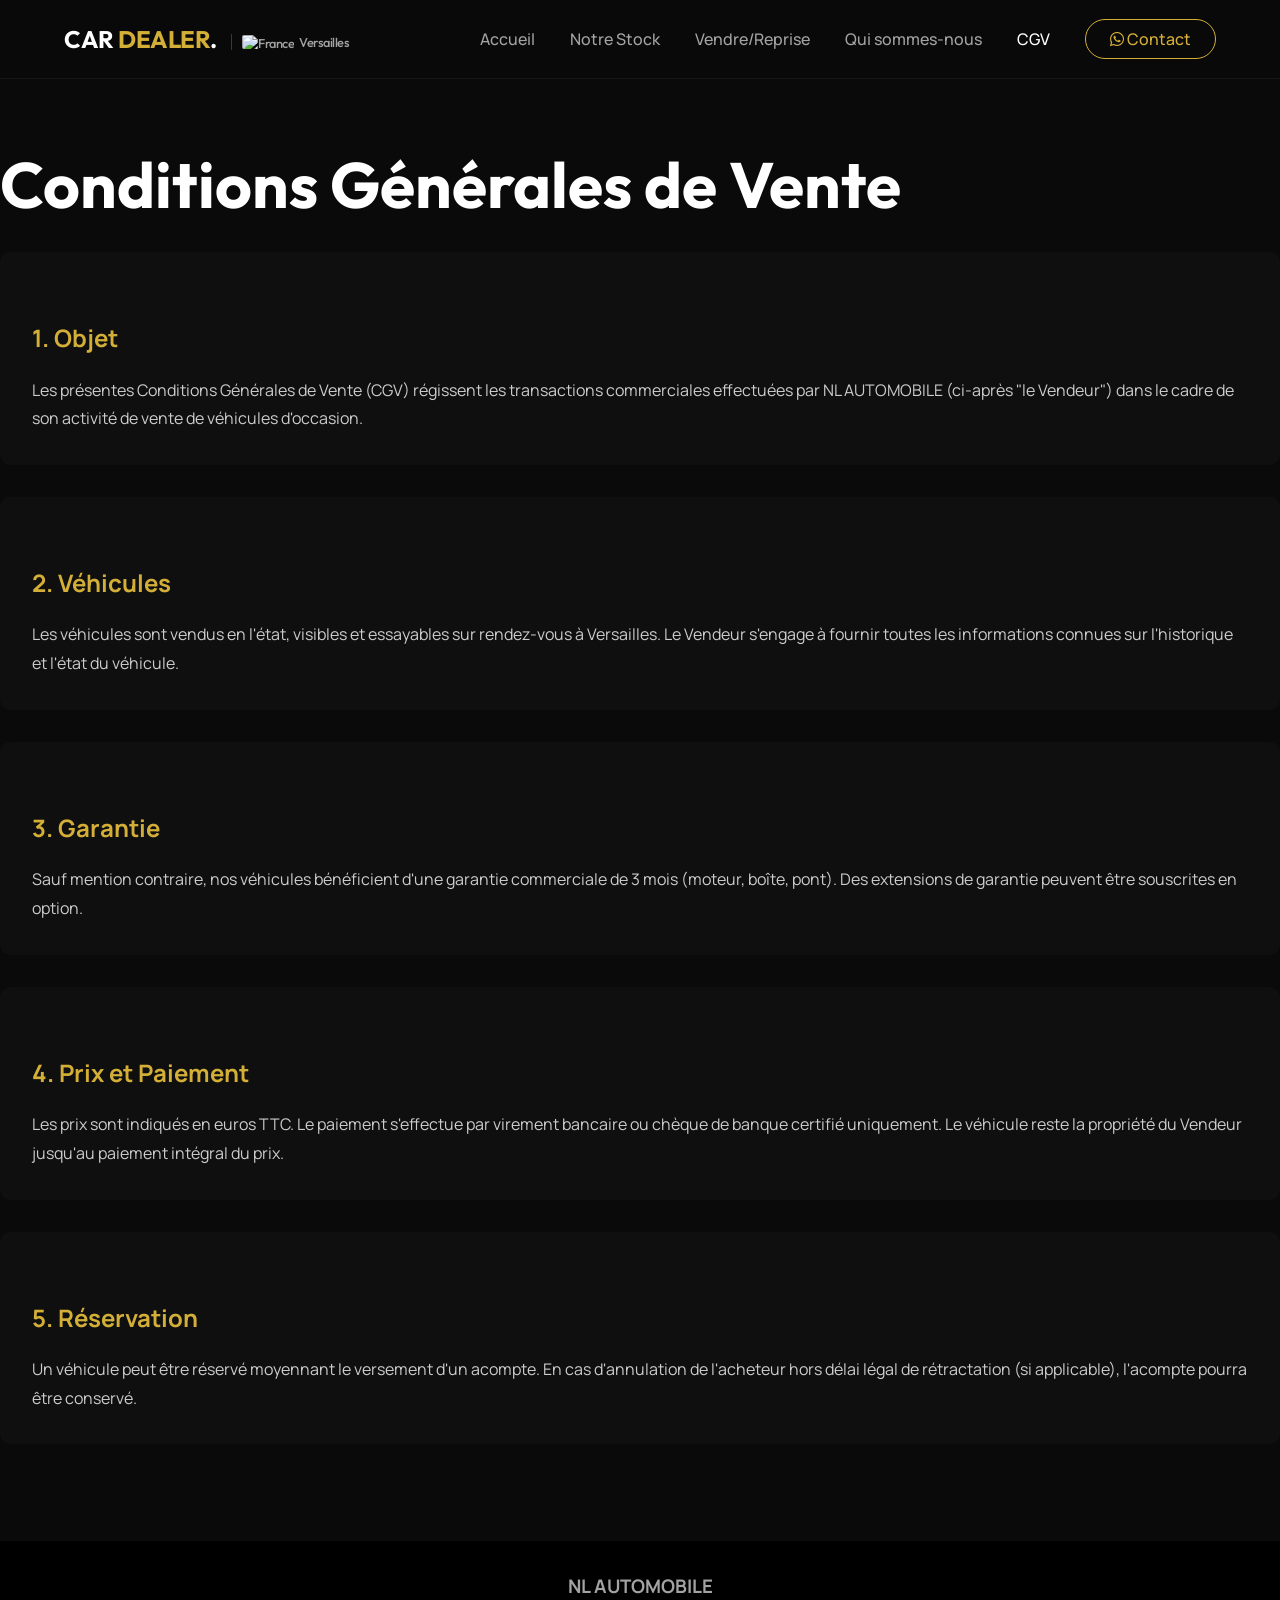
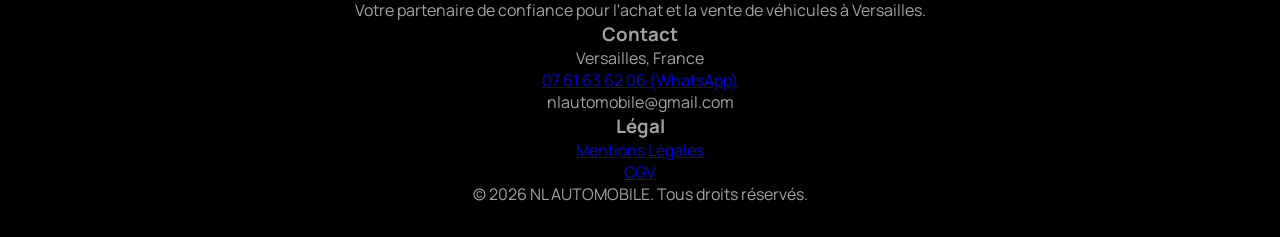
==== cgv.html @ d9939553 "Add files via upload" ====
<!DOCTYPE html>
<html lang="fr">

<head>
    <meta charset="UTF-8">
    <meta name="viewport" content="width=device-width, initial-scale=1.0">
    <title>CGV | NL AUTOMOBILE</title>
    <link rel="stylesheet" href="style.css">
    <link
        href="https://fonts.googleapis.com/css2?family=Manrope:wght@300;500;700&family=Outfit:wght@300;500;700&display=swap"
        rel="stylesheet">
    <link rel="stylesheet" href="https://cdnjs.cloudflare.com/ajax/libs/font-awesome/6.4.0/css/all.min.css">
    <style>
        .legal-content {
            padding: 150px 0 4rem;
            color: #ccc;
            line-height: 1.8;
        }

        .legal-content h1 {
            color: white;
            font-family: 'Outfit', sans-serif;
            margin-bottom: 2rem;
        }

        .legal-content h2 {
            color: var(--accent);
            font-size: 1.5rem;
            margin-top: 2rem;
            margin-bottom: 1rem;
        }

        .legal-section {
            margin-bottom: 2rem;
            background: rgba(255, 255, 255, 0.02);
            padding: 2rem;
            border-radius: 10px;
        }
    </style>
</head>

<body>
    <nav class="navbar">
        <div class="logo">
            CAR <span class="highlight">DEALER</span>.
            <span class="location-badge"><img src="https://flagcdn.com/w20/fr.png" alt="France"> Versailles</span>
        </div>
        <div class="burger-menu"><i class="fa-solid fa-bars"></i></div>
        <div class="nav-links">
            <a href="index.html">Accueil</a>
            <a href="stock.html">Notre Stock</a>
            <a href="reprise.html">Vendre/Reprise</a>
            <a href="equipe.html">Qui sommes-nous</a>
            <a href="cgv.html" class="active">CGV</a>
            <a href="https://wa.me/33761636206" class="btn-contact"><i class="fa-brands fa-whatsapp"></i> Contact</a>
        </div>
    </nav>

    <section class="container legal-content">
        <h1>Conditions Générales de Vente</h1>

        <div class="legal-section">
            <h2>1. Objet</h2>
            <p>Les présentes Conditions Générales de Vente (CGV) régissent les transactions commerciales effectuées par
                NL AUTOMOBILE (ci-après "le Vendeur") dans le cadre de son activité de vente de véhicules d'occasion.
            </p>
        </div>

        <div class="legal-section">
            <h2>2. Véhicules</h2>
            <p>Les véhicules sont vendus en l'état, visibles et essayables sur rendez-vous à Versailles. Le Vendeur
                s'engage à fournir toutes les informations connues sur l'historique et l'état du véhicule.</p>
        </div>

        <div class="legal-section">
            <h2>3. Garantie</h2>
            <p>Sauf mention contraire, nos véhicules bénéficient d'une garantie commerciale de 3 mois (moteur, boîte,
                pont). Des extensions de garantie peuvent être souscrites en option.</p>
        </div>

        <div class="legal-section">
            <h2>4. Prix et Paiement</h2>
            <p>Les prix sont indiqués en euros TTC. Le paiement s'effectue par virement bancaire ou chèque de banque
                certifié uniquement. Le véhicule reste la propriété du Vendeur jusqu'au paiement intégral du prix.</p>
        </div>

        <div class="legal-section">
            <h2>5. Réservation</h2>
            <p>Un véhicule peut être réservé moyennant le versement d'un acompte. En cas d'annulation de l'acheteur hors
                délai légal de rétractation (si applicable), l'acompte pourra être conservé.</p>
        </div>
    </section>

    <footer>
        <div class="footer-content">
            <div class="footer-col">
                <h3>NL AUTOMOBILE</h3>
                <p>Votre partenaire de confiance pour l'achat et la vente de véhicules à Versailles.</p>
            </div>
            <div class="footer-col">
                <h3>Contact</h3>
                <p>Versailles, France<br>
                    <a href="https://wa.me/33761636206">07 61 63 62 06 (WhatsApp)</a><br>
                    nlautomobile@gmail.com
                </p>
            </div>
            <div class="footer-col">
                <h3>Légal</h3>
                <a href="legal.html">Mentions Légales</a><br>
                <a href="cgv.html">CGV</a>
            </div>
        </div>
        <div class="footer-bottom">
            <p>&copy; 2026 NL AUTOMOBILE. Tous droits réservés.</p>
        </div>
    </footer>
    <script src="script.js"></script>
</body>

</html>
---- style.css ----
/* CSS UPDATES FOR NEW STRUCTURE */

/* General adjustments */
:root {
    /* Keep existing vars */
    --bg-dark: #0a0a0a;
    --bg-card: #141414;
    --text-primary: #ffffff;
    --text-secondary: #a3a3a3;
    --accent: #d4af37;
    --accent-glow: rgba(212, 175, 55, 0.3);
    --font-heading: 'Outfit', sans-serif;
    --font-body: 'Manrope', sans-serif;
}

/* Location Badge in Logo */
.location-badge {
    font-size: 0.8rem;
    color: var(--text-secondary);
    font-weight: 500;
    margin-left: 10px;
    padding-left: 10px;
    border-left: 1px solid rgba(255, 255, 255, 0.2);
    display: inline-flex;
    align-items: center;
    gap: 5px;
}

.location-badge img {
    height: 14px;
    border-radius: 2px;
}

/* Page Header (for subpages like Stock) */
.page-header {
    margin-top: 80px;
    /* navbar height */
    padding: 4rem 10% 2rem;
    background: linear-gradient(to bottom, #111, var(--bg-dark));
    text-align: center;
    border-bottom: 1px solid rgba(255, 255, 255, 0.05);
}

.page-header h1 {
    font-size: 3rem;
}

/* Services Section */
.services-section {
    background: var(--bg-dark);
}

/* Contact Wrapper split */
.contact-wrapper {
    display: grid;
    grid-template-columns: 1fr 1.5fr;
    gap: 4rem;
    align-items: flex-start;
}

.info-item {
    display: flex;
    align-items: center;
    gap: 1.5rem;
    margin-bottom: 2rem;
    background: rgba(255, 255, 255, 0.03);
    padding: 1.5rem;
    border-radius: 12px;
    border: 1px solid rgba(255, 255, 255, 0.05);
}

.info-item i {
    font-size: 1.5rem;
    color: var(--accent);
    background: rgba(212, 175, 55, 0.1);
    padding: 1rem;
    border-radius: 50%;
}

.info-item h4 {
    font-family: var(--font-heading);
    margin-bottom: 0.2rem;
    color: white;
}

.info-item p {
    color: var(--text-secondary);
    margin: 0;
}

/* Filters Bar */
.filters-bar {
    display: flex;
    justify-content: center;
    gap: 1rem;
    margin-bottom: 3rem;
    flex-wrap: wrap;
}

.filter-btn {
    background: transparent;
    border: 1px solid rgba(255, 255, 255, 0.1);
    color: var(--text-secondary);
    padding: 0.7rem 1.5rem;
    border-radius: 50px;
    cursor: pointer;
    font-family: var(--font-body);
    font-weight: 600;
    transition: all 0.3s;
}

.filter-btn:hover,
.filter-btn.active {
    background: var(--accent);
    color: black;
    border-color: var(--accent);
}

/* DETAIL PAGE GALLERY */
.gallery-container {
    display: grid;
    grid-template-columns: 2fr 1fr;
    grid-template-rows: repeat(2, 1fr);
    gap: 1rem;
    height: 500px;
    margin-bottom: 2rem;
}

.main-photo {
    grid-column: 1 / 2;
    grid-row: 1 / 3;
    width: 100%;
    height: 100%;
    object-fit: cover;
    border-radius: 15px;
}

.side-photos {
    display: grid;
    grid-template-rows: 1fr 1fr;
    gap: 1rem;
    height: 100%;
}

.side-photo {
    width: 100%;
    height: 100%;
    object-fit: cover;
    border-radius: 15px;
}

/* Mobile responsive fixes for wrapper */
@media (max-width: 900px) {
    .contact-wrapper {
        grid-template-columns: 1fr;
    }

    .gallery-container {
        display: flex;
        flex-direction: column;
        height: auto;
    }

    .side-photos {
        display: none;
        /* Hide side photos on mobile to prevent layout breakage/blank space */
    }

    .main-photo {
        height: 300px;
        grid-column: 1 / -1;
        /* Full width */
    }
}

/* MOBILE NAV */
.burger-menu {
    display: none;
    font-size: 1.5rem;
    color: white;
    cursor: pointer;
    /* Increase touch target size */
    padding: 0.5rem;
    margin-right: -0.5rem;
    /* compensate for padding */
    z-index: 2000;
    /* Ensure SUPER high above overlay */
    position: relative;
    user-select: none;
    -webkit-tap-highlight-color: transparent;
}

@media (max-width: 768px) {
    .burger-menu {
        display: block;
    }

    .nav-links {
        /* display: none; Removed to allow transition */
        position: fixed;
        /* Changed to fixed for full screen overlay */
        top: 0;
        right: -100%;
        /* Start off-screen */
        left: auto;
        width: 70%;
        /* Not full width allows clicking outside (optional, sticking to simple slide) */
        height: 100vh;
        z-index: 1500;
        background: rgba(10, 10, 10, 0.98);
        backdrop-filter: blur(15px);
        flex-direction: column;
        padding: 6rem 2rem 2rem;
        border-left: 1px solid rgba(255, 255, 255, 0.1);
        text-align: center;
        transition: right 0.4s ease-in-out;
        /* Smooth slide effect */
        box-shadow: -10px 0 30px rgba(0, 0, 0, 0.8);
        display: flex;
        /* Always display but hide via position */
    }

    .nav-links.active {
        right: 0;
        /* Slide in */
    }

    .nav-links a {
        margin: 1.5rem 0;
        display: block;
        font-size: 1.3rem;
        opacity: 0;
        transform: translateX(20px);
        transition: all 0.3s ease 0.1s;
    }

    .nav-links.active a {
        opacity: 1;
        transform: translateX(0);
    }

    .btn-contact {
        display: inline-block;
        margin-top: 2rem;
        color: inherit !important;
        /* Match other links */
        text-decoration: none !important;
        border: 1px solid rgba(255, 255, 255, 0.2);
        /* Subtle border like others */
    }
}

/* --- INCLUDE PREVIOUS CSS BELOW --- */
* {
    margin: 0;
    padding: 0;
    box-sizing: border-box;
    scroll-behavior: smooth;
}

body {
    background-color: var(--bg-dark);
    color: var(--text-primary);
    font-family: var(--font-body);
    overflow-x: hidden;
}

.navbar {
    position: fixed;
    top: 0;
    width: 100%;
    padding: 1.5rem 5%;
    display: flex;
    justify-content: space-between;
    align-items: center;
    background: rgba(10, 10, 10, 0.95);
    backdrop-filter: blur(15px);
    z-index: 1000;
    border-bottom: 1px solid rgba(255, 255, 255, 0.05);
}

.logo {
    font-family: var(--font-heading);
    font-weight: 700;
    font-size: 1.5rem;
    letter-spacing: -0.5px;
}

.highlight {
    color: var(--accent);
}

.highlight-text {
    color: transparent;
    background: linear-gradient(to right, var(--accent), #f3e5ab);
    -webkit-background-clip: text;
    background-clip: text;
}

.nav-links a {
    color: var(--text-secondary);
    text-decoration: none;
    margin-left: 2rem;
    font-weight: 500;
    transition: color 0.3s;
}

.nav-links a:hover,
.nav-links a.active {
    color: var(--text-primary);
}

.btn-contact {
    border: 1px solid var(--accent);
    padding: 0.5rem 1.5rem;
    border-radius: 50px;
    color: var(--accent) !important;
    font-weight: 700;
}

.btn-contact:hover {
    background: var(--accent);
    color: black !important;
}

.hero {
    height: 80vh;
    min-height: 600px;
    width: 100%;
    /* Use separate properties for better compatibility */
    background-image: url('hero.png') !important;
    background-position: center center;
    background-repeat: no-repeat;
    background-size: cover;
    display: flex !important;
    align-items: center;
    position: relative;
    margin-top: 60px;
}

.hero-overlay {
    position: absolute;
    top: 0;
    left: 0;
    width: 100%;
    height: 100%;
    background: linear-gradient(to right, rgba(0, 0, 0, 0.9) 0%, rgba(0, 0, 0, 0.4) 100%);
}

.hero-content {
    position: relative;
    z-index: 2;
    padding-left: 10%;
    max-width: 800px;
    animation: fadeInUp 1s ease-out;
}

h1 {
    font-family: var(--font-heading);
    font-size: 4rem;
    line-height: 1.1;
    margin-bottom: 1.5rem;
}

.hero-subtitle {
    color: var(--accent);
    font-weight: 700;
    letter-spacing: 2px;
    margin-bottom: 1rem;
    font-size: 0.9rem;
    text-transform: uppercase;
}

.hero-desc {
    color: var(--text-secondary);
    font-size: 1.2rem;
    margin-bottom: 2.5rem;
    max-width: 500px;
}

.hero-btns {
    display: flex;
    gap: 1rem;
}

.btn-primary {
    background: var(--accent);
    color: #000;
    text-decoration: none;
    padding: 1rem 2rem;
    border-radius: 5px;
    font-weight: 700;
    transition: transform 0.3s;
}

.btn-secondary {
    border: 1px solid rgba(255, 255, 255, 0.3);
    color: white;
    text-decoration: none;
    padding: 1rem 2rem;
    border-radius: 5px;
    font-weight: 700;
    backdrop-filter: blur(5px);
    transition: background 0.3s;
}

.btn-primary:hover {
    transform: translateY(-3px);
    box-shadow: 0 10px 20px var(--accent-glow);
}

.btn-secondary:hover {
    background: rgba(255, 255, 255, 0.1);
}

.container {
    padding: 5rem 10%;
}

/* Car Detail Description */
.car-description {
    font-size: 1.1rem;
    line-height: 1.6;
    color: #e0e0e0;
    background: rgba(255, 255, 255, 0.05);
    padding: 1.5rem;
    border-radius: 10px;
    border-left: 4px solid var(--accent);
    margin-bottom: 2rem;
    font-style: italic;
}

.section-header {
    text-align: center;
    margin-bottom: 4rem;
}

.section-header h2 {
    font-size: 2.5rem;
    font-family: var(--font-heading);
    margin-bottom: 0.5rem;
}

.features-grid {
    display: grid;
    grid-template-columns: repeat(auto-fit, minmax(250px, 1fr));
    gap: 2rem;
}

.feature-card {
    background: var(--bg-card);
    padding: 2rem;
    border-radius: 15px;
    border: 1px solid rgba(255, 255, 255, 0.03);
    text-align: center;
    transition: transform 0.3s, border-color 0.3s;
}

.feature-card:hover {
    transform: translateY(-10px);
    border-color: var(--accent);
}

.feature-card i {
    font-size: 2.5rem;
    color: var(--accent);
    margin-bottom: 1.5rem;
}

.feature-card h3 {
    margin-bottom: 1rem;
    font-family: var(--font-heading);
}

.feature-card p {
    color: var(--text-secondary);
    line-height: 1.6;
}

.cars-grid {
    display: grid;
    grid-template-columns: repeat(auto-fit, minmax(320px, 1fr));
    gap: 2rem;
}

.car-card {
    background: var(--bg-card);
    border-radius: 15px;
    overflow: hidden;
    transition: all 0.3s ease;
    border: 1px solid rgba(255, 255, 255, 0.03);
}

.car-card:hover {
    transform: translateY(-5px);
    box-shadow: 0 15px 30px rgba(0, 0, 0, 0.5);
    border-color: rgba(212, 175, 55, 0.2);
}

.car-image-container {
    position: relative;
}

.car-image {
    width: 100%;
    height: 220px;
    object-fit: cover;
    background: #222;
}

.car-tag {
    position: absolute;
    top: 15px;
    left: 15px;
    background: var(--accent);
    color: black;
    padding: 5px 10px;
    font-weight: 700;
    font-size: 0.8rem;
    border-radius: 4px;
    text-transform: uppercase;
}

.car-details {
    padding: 1.5rem;
}

.car-title {
    font-size: 1.3rem;
    font-family: var(--font-heading);
    margin-bottom: 0.5rem;
    color: white;
}

.car-specs {
    display: flex;
    gap: 1rem;
    color: var(--text-secondary);
    font-size: 0.9rem;
    margin-bottom: 1.5rem;
}

.car-specs span {
    display: flex;
    align-items: center;
    gap: 5px;
}

.car-price {
    font-size: 1.4rem;
    color: var(--accent);
    font-weight: 700;
}

.car-footer {
    display: flex;
    justify-content: space-between;
    align-items: center;
    margin-top: 1rem;
    padding-top: 1rem;
    border-top: 1px solid rgba(255, 255, 255, 0.05);
}

.btn-car {
    color: white;
    text-decoration: none;
    font-size: 0.9rem;
    font-weight: 600;
}

.contact-section {
    background: linear-gradient(to top, #000, var(--bg-dark));
}

.contact-box {
    background: var(--bg-card);
    padding: 2.5rem;
    border-radius: 20px;
    border: 1px solid rgba(255, 255, 255, 0.05);
    height: fit-content;
}

.contact-form {
    display: flex;
    flex-direction: column;
    gap: 1rem;
    margin-top: 2rem;
}

input,
select,
textarea {
    background: rgba(255, 255, 255, 0.05);
    border: 1px solid rgba(255, 255, 255, 0.1);
    padding: 1rem;
    color: white;
    border-radius: 8px;
    font-family: var(--font-body);
    width: 100%;
}

input:focus,
select:focus,
textarea:focus {
    outline: none;
    border-color: var(--accent);
}

.btn-submit {
    background: var(--accent);
    border: none;
    padding: 1rem;
    font-weight: 700;
    cursor: pointer;
    border-radius: 8px;
    margin-top: 1rem;
    transition: background 0.3s;
}

.btn-submit:hover {
    background: #b5952f;
}

footer {
    padding: 2rem 5%;
    text-align: center;
    border-top: 1px solid rgba(255, 255, 255, 0.05);
    color: var(--text-secondary);
    background: #000;
    position: relative;
    z-index: 10;
}

.footer-links a {
    position: relative;
    z-index: 20;
    cursor: pointer;
}

@keyframes fadeInUp {
    from {
        opacity: 0;
        transform: translateY(20px);
    }

    to {
        opacity: 1;
        transform: translateY(0);
    }
}

@media (max-width: 768px) {
    .hero-home {
        height: 70vh;
    }

    h1 {
        font-size: 2.5rem;
    }

    .container {
        padding: 4rem 5%;
    }
}
/* CONSTANT MOBILE FIX */
html, body {
    overflow-x: hidden !important;
    width: 100%;
    position: relative;
    max-width: 100vw;
}
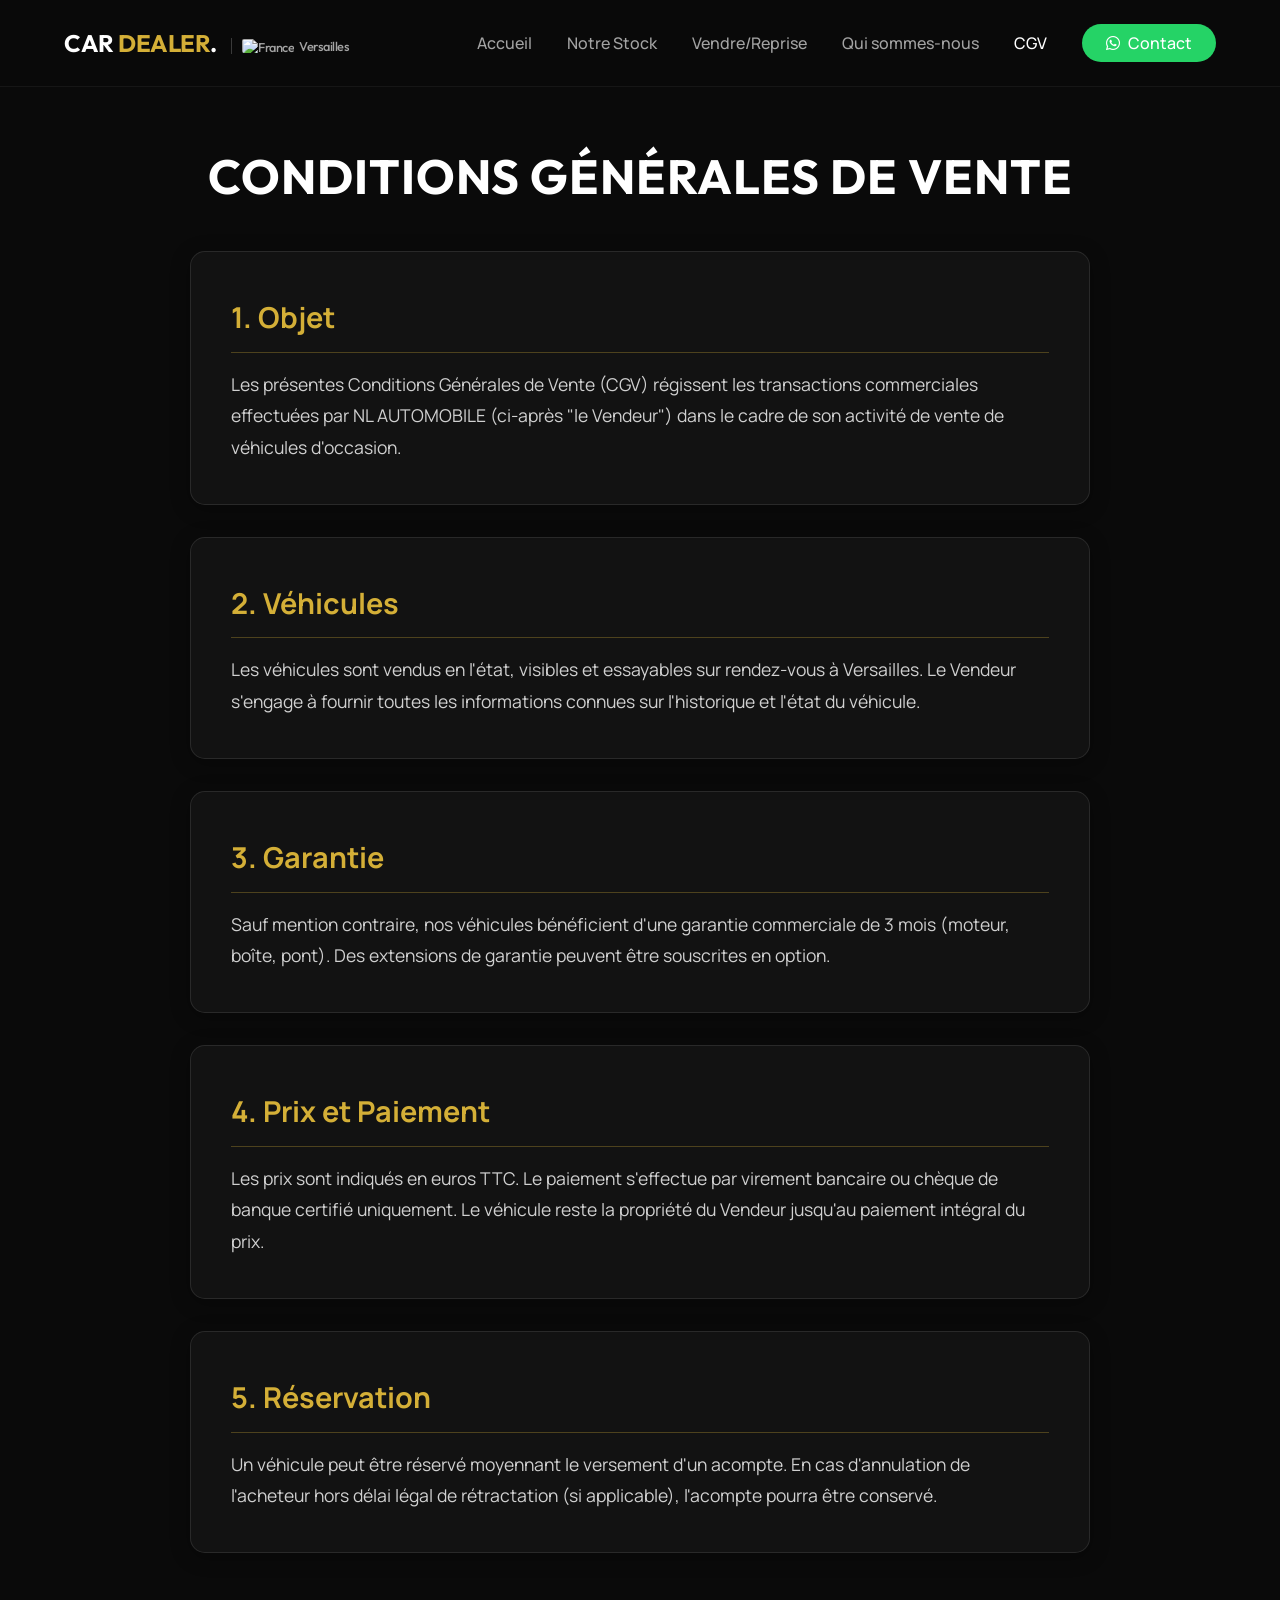
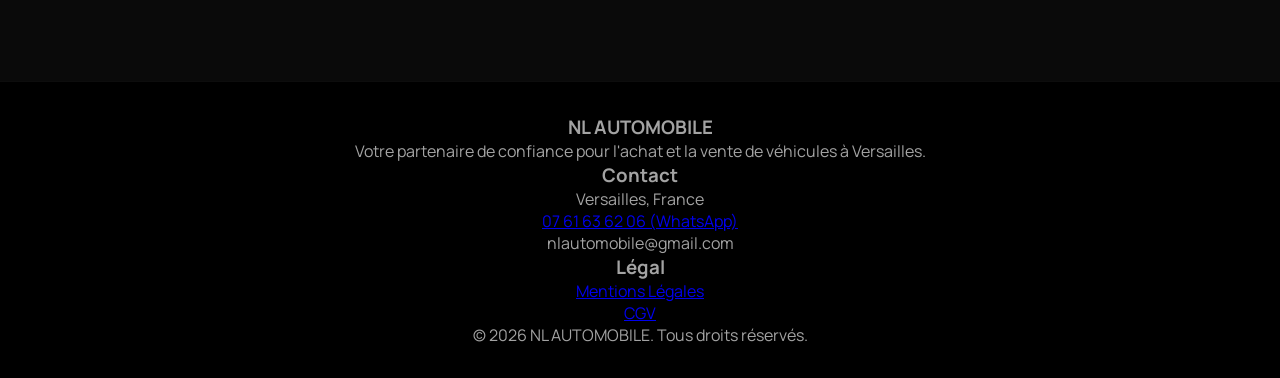
==== commit dd4b44ab: "Add files via upload" ====
--- a/cgv.html
+++ b/cgv.html
@@ -12,29 +12,44 @@
     <link rel="stylesheet" href="https://cdnjs.cloudflare.com/ajax/libs/font-awesome/6.4.0/css/all.min.css">
     <style>
         .legal-content {
-            padding: 150px 0 4rem;
-            color: #ccc;
+            padding: 150px 0 6rem;
+            color: #e0e0e0;
             line-height: 1.8;
+            max-width: 900px;
+            margin: 0 auto;
         }
 
         .legal-content h1 {
             color: white;
             font-family: 'Outfit', sans-serif;
-            margin-bottom: 2rem;
+            font-size: 3rem;
+            text-align: center;
+            margin-bottom: 3rem;
+            text-transform: uppercase;
+            letter-spacing: 1px;
         }
 
         .legal-content h2 {
             color: var(--accent);
-            font-size: 1.5rem;
-            margin-top: 2rem;
+            font-size: 1.8rem;
+            margin-top: 0;
             margin-bottom: 1rem;
+            border-bottom: 1px solid rgba(212, 175, 55, 0.3);
+            padding-bottom: 0.5rem;
         }
 
         .legal-section {
             margin-bottom: 2rem;
-            background: rgba(255, 255, 255, 0.02);
-            padding: 2rem;
-            border-radius: 10px;
+            background: rgba(20, 20, 20, 0.8);
+            padding: 2.5rem;
+            border-radius: 15px;
+            border: 1px solid rgba(255, 255, 255, 0.1);
+            box-shadow: 0 4px 20px rgba(0, 0, 0, 0.3);
+        }
+
+        .legal-section p {
+            font-size: 1.1rem;
+            color: #d0d0d0;
         }
     </style>
 </head>
@@ -117,4 +132,4 @@
     <script src="script.js"></script>
 </body>
 
-</html>
+</html>
--- a/style.css
+++ b/style.css
@@ -1,8 +1,7 @@
-/* CSS UPDATES FOR NEW STRUCTURE */
+/* CSS UPDATES FOR NEW STRUCTURE - REWRITE V4 */
 
 /* General adjustments */
 :root {
-    /* Keep existing vars */
     --bg-dark: #0a0a0a;
     --bg-card: #141414;
     --text-primary: #ffffff;
@@ -31,10 +30,9 @@
     border-radius: 2px;
 }
 
-/* Page Header (for subpages like Stock) */
+/* Page Header */
 .page-header {
     margin-top: 80px;
-    /* navbar height */
     padding: 4rem 10% 2rem;
     background: linear-gradient(to bottom, #111, var(--bg-dark));
     text-align: center;
@@ -163,28 +161,24 @@
 
     .side-photos {
         display: none;
-        /* Hide side photos on mobile to prevent layout breakage/blank space */
     }
 
     .main-photo {
         height: 300px;
         grid-column: 1 / -1;
-        /* Full width */
-    }
-}
-
-/* MOBILE NAV */
+    }
+}
+
+/* MOBILE NAV - CRITICAL FIX */
 .burger-menu {
     display: none;
     font-size: 1.5rem;
-    color: white;
+    color: white !important;
+    /* FORCE WHITE COLOR */
     cursor: pointer;
-    /* Increase touch target size */
     padding: 0.5rem;
     margin-right: -0.5rem;
-    /* compensate for padding */
     z-index: 2000;
-    /* Ensure SUPER high above overlay */
     position: relative;
     user-select: none;
     -webkit-tap-highlight-color: transparent;
@@ -196,15 +190,11 @@
     }
 
     .nav-links {
-        /* display: none; Removed to allow transition */
         position: fixed;
-        /* Changed to fixed for full screen overlay */
         top: 0;
         right: -100%;
-        /* Start off-screen */
         left: auto;
         width: 70%;
-        /* Not full width allows clicking outside (optional, sticking to simple slide) */
         height: 100vh;
         z-index: 1500;
         background: rgba(10, 10, 10, 0.98);
@@ -214,15 +204,12 @@
         border-left: 1px solid rgba(255, 255, 255, 0.1);
         text-align: center;
         transition: right 0.4s ease-in-out;
-        /* Smooth slide effect */
         box-shadow: -10px 0 30px rgba(0, 0, 0, 0.8);
         display: flex;
-        /* Always display but hide via position */
     }
 
     .nav-links.active {
         right: 0;
-        /* Slide in */
     }
 
     .nav-links a {
@@ -238,16 +225,6 @@
         opacity: 1;
         transform: translateX(0);
     }
-
-    .btn-contact {
-        display: inline-block;
-        margin-top: 2rem;
-        color: inherit !important;
-        /* Match other links */
-        text-decoration: none !important;
-        border: 1px solid rgba(255, 255, 255, 0.2);
-        /* Subtle border like others */
-    }
 }
 
 /* --- INCLUDE PREVIOUS CSS BELOW --- */
@@ -310,25 +287,34 @@
     color: var(--text-primary);
 }
 
+/* BUTTON CONTACT WHATSAPP STYLE */
 .btn-contact {
-    border: 1px solid var(--accent);
+    display: inline-flex;
+    align-items: center;
+    gap: 8px;
+    background-color: #25D366;
+    /* WhatsApp Green */
+    color: white !important;
     padding: 0.5rem 1.5rem;
     border-radius: 50px;
-    color: var(--accent) !important;
-    font-weight: 700;
+    font-weight: 700;
+    text-decoration: none;
+    border: none;
+    transition: background 0.3s;
 }
 
 .btn-contact:hover {
-    background: var(--accent);
-    color: black !important;
-}
-
+    background: #128C7E;
+    color: white !important;
+}
+
+/* HERO IMAGE - AUDI (hero.png) */
 .hero {
     height: 80vh;
     min-height: 600px;
     width: 100%;
-    /* Use separate properties for better compatibility */
     background-image: url('hero.png') !important;
+    /* AUDI IMAGE */
     background-position: center center;
     background-repeat: no-repeat;
     background-size: cover;
@@ -661,11 +647,13 @@
     .container {
         padding: 4rem 5%;
     }
-}
-/* CONSTANT MOBILE FIX */
-html, body {
-    overflow-x: hidden !important;
-    width: 100%;
-    position: relative;
-    max-width: 100vw;
-}
+}
+
+/* CONSTANT MOBILE FIX */
+html,
+body {
+    overflow-x: hidden !important;
+    width: 100%;
+    position: relative;
+    max-width: 100vw;
+}
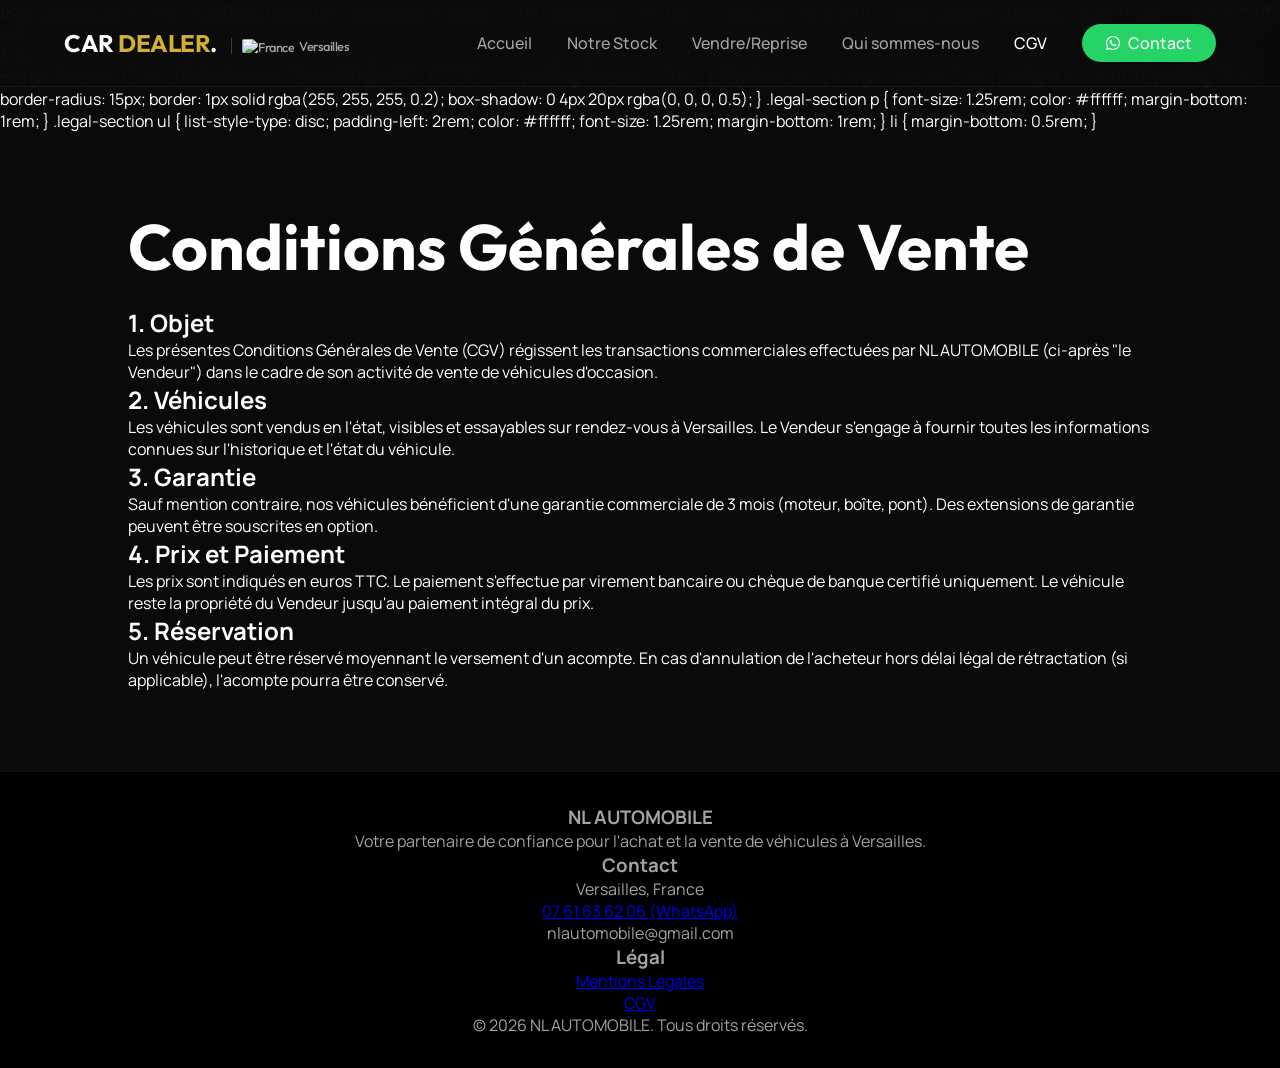
==== commit 5b13cebd: "Add files via upload" ====
--- a/cgv.html
+++ b/cgv.html
@@ -10,47 +10,66 @@
         href="https://fonts.googleapis.com/css2?family=Manrope:wght@300;500;700&family=Outfit:wght@300;500;700&display=swap"
         rel="stylesheet">
     <link rel="stylesheet" href="https://cdnjs.cloudflare.com/ajax/libs/font-awesome/6.4.0/css/all.min.css">
-    <style>
-        .legal-content {
-            padding: 150px 0 6rem;
-            color: #e0e0e0;
-            line-height: 1.8;
-            max-width: 900px;
-            margin: 0 auto;
-        }
+    body {
+    background-color: #000000 !important;
+    background-image: none !important;
+    font-family: 'Manrope', sans-serif;
+    }
 
-        .legal-content h1 {
-            color: white;
-            font-family: 'Outfit', sans-serif;
-            font-size: 3rem;
-            text-align: center;
-            margin-bottom: 3rem;
-            text-transform: uppercase;
-            letter-spacing: 1px;
-        }
+    .legal-content {
+    padding: 150px 0 6rem;
+    color: #ffffff;
+    line-height: 1.8;
+    max-width: 900px;
+    margin: 0 auto;
+    }
 
-        .legal-content h2 {
-            color: var(--accent);
-            font-size: 1.8rem;
-            margin-top: 0;
-            margin-bottom: 1rem;
-            border-bottom: 1px solid rgba(212, 175, 55, 0.3);
-            padding-bottom: 0.5rem;
-        }
+    .legal-content h1 {
+    color: #ffffff;
+    font-family: 'Outfit', sans-serif;
+    font-size: 3.5rem;
+    text-align: center;
+    margin-bottom: 3rem;
+    text-transform: uppercase;
+    letter-spacing: 2px;
+    text-shadow: 0 2px 10px rgba(0,0,0,0.5);
+    }
 
-        .legal-section {
-            margin-bottom: 2rem;
-            background: rgba(20, 20, 20, 0.8);
-            padding: 2.5rem;
-            border-radius: 15px;
-            border: 1px solid rgba(255, 255, 255, 0.1);
-            box-shadow: 0 4px 20px rgba(0, 0, 0, 0.3);
-        }
+    .legal-content h2 {
+    color: var(--accent);
+    font-size: 2rem;
+    margin-top: 2rem;
+    margin-bottom: 1.5rem;
+    border-bottom: 2px solid rgba(212, 175, 55, 0.5);
+    padding-bottom: 0.5rem;
+    }
 
-        .legal-section p {
-            font-size: 1.1rem;
-            color: #d0d0d0;
-        }
+    .legal-section {
+    margin-bottom: 2rem;
+    background: #111111;
+    padding: 3rem;
+    border-radius: 15px;
+    border: 1px solid rgba(255, 255, 255, 0.2);
+    box-shadow: 0 4px 20px rgba(0, 0, 0, 0.5);
+    }
+
+    .legal-section p {
+    font-size: 1.25rem;
+    color: #ffffff;
+    margin-bottom: 1rem;
+    }
+
+    .legal-section ul {
+    list-style-type: disc;
+    padding-left: 2rem;
+    color: #ffffff;
+    font-size: 1.25rem;
+    margin-bottom: 1rem;
+    }
+
+    li {
+    margin-bottom: 0.5rem;
+    }
     </style>
 </head>
 
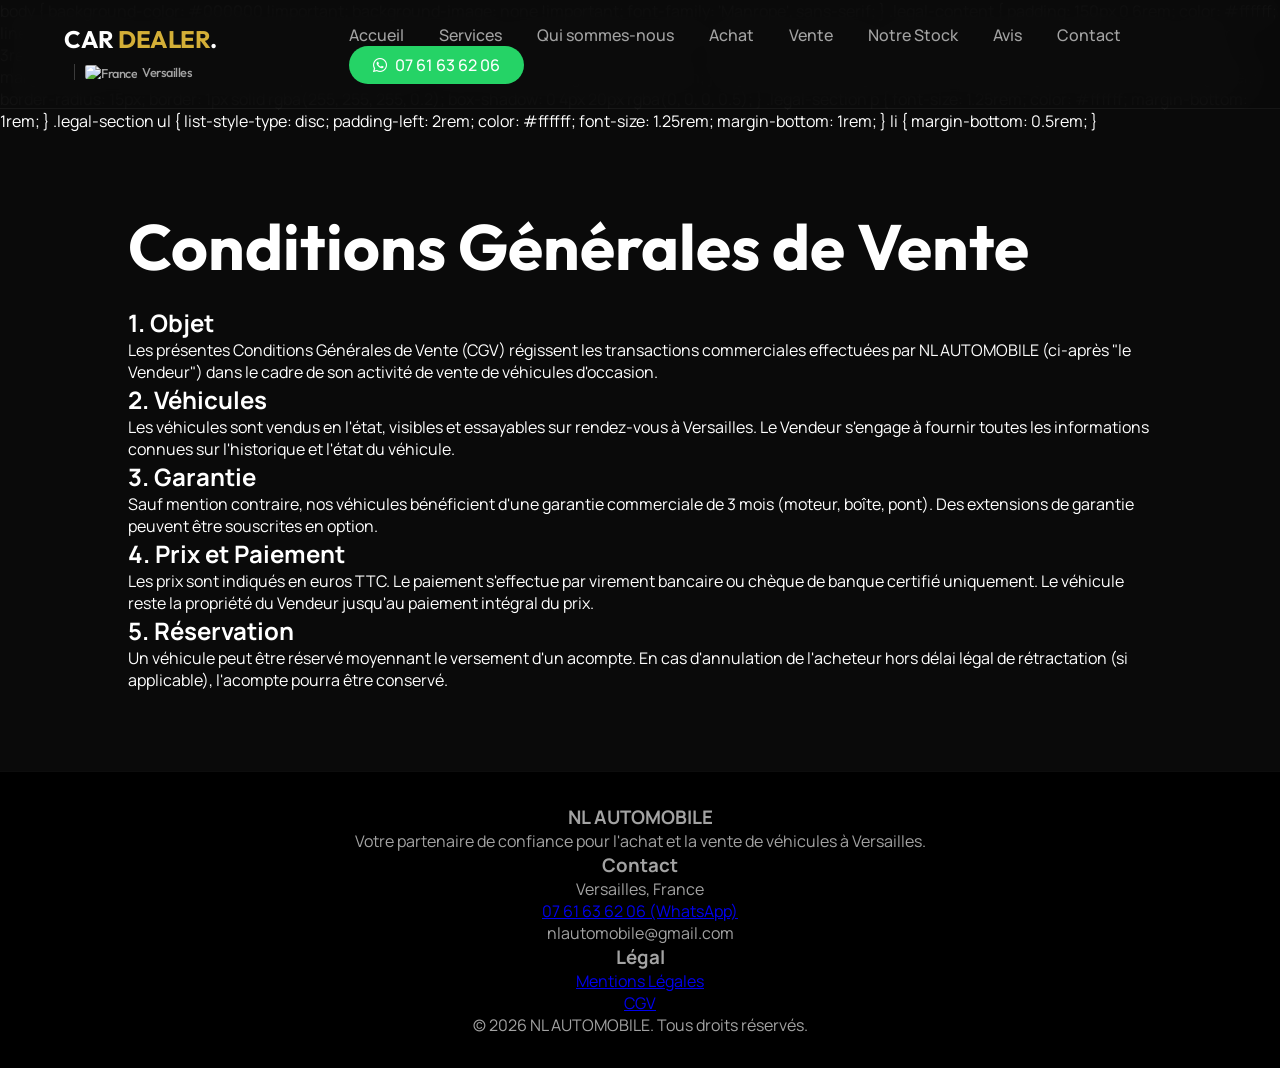
==== commit fd67de8b: "Add files via upload" ====
--- a/cgv.html
+++ b/cgv.html
@@ -80,13 +80,16 @@
             <span class="location-badge"><img src="https://flagcdn.com/w20/fr.png" alt="France"> Versailles</span>
         </div>
         <div class="burger-menu"><i class="fa-solid fa-bars"></i></div>
-        <div class="nav-links">
-            <a href="index.html">Accueil</a>
-            <a href="stock.html">Notre Stock</a>
-            <a href="reprise.html">Vendre/Reprise</a>
-            <a href="equipe.html">Qui sommes-nous</a>
-            <a href="cgv.html" class="active">CGV</a>
-            <a href="https://wa.me/33761636206" class="btn-contact"><i class="fa-brands fa-whatsapp"></i> Contact</a>
+                <div class="nav-links">
+            <a href="index.html#accueil">Accueil</a>
+            <a href="index.html#services">Services</a>
+            <a href="index.html#equipe">Qui sommes-nous</a>
+            <a href="index.html#achat">Achat</a>
+            <a href="index.html#vente">Vente</a>
+            <a href="index.html#stock">Notre Stock</a>
+            <a href="index.html#avis">Avis</a>
+            <a href="index.html#contact">Contact</a>
+            <a href="https://wa.me/33761636206" class="btn-contact"><i class="fa-brands fa-whatsapp"></i> 07 61 63 62 06</a>
         </div>
     </nav>
 
--- a/style.css
+++ b/style.css
@@ -399,6 +399,35 @@
     background: rgba(255, 255, 255, 0.1);
 }
 
+/* NOUVEAU STYLE BOUTONS GRILLE HERO */
+.btn-grid-home {
+    background: var(--accent);
+    color: #000;
+    /* Texte noir pour lisibilité sur or */
+    text-decoration: none;
+    padding: 1rem;
+    border-radius: 5px;
+    font-weight: 700;
+    font-family: var(--font-heading);
+    text-transform: uppercase;
+    letter-spacing: 1px;
+    border: 1px solid var(--accent);
+    display: flex;
+    align-items: center;
+    justify-content: center;
+    transition: all 0.3s ease;
+    height: 100%;
+    /* S'assure qu'ils remplissent la cellule de grille */
+    min-height: 60px;
+}
+
+.btn-grid-home:hover {
+    background: transparent;
+    color: var(--accent);
+    /* Devient transparent avec texte or au survol */
+    box-shadow: 0 5px 15px rgba(212, 175, 55, 0.2);
+}
+
 .container {
     padding: 5rem 10%;
 }
@@ -635,6 +664,57 @@
     }
 }
 
+/* --- FAQ Section --- */
+.faq-section {
+    background: var(--bg-dark);
+}
+
+.faq-item {
+    border-bottom: 1px solid rgba(255, 255, 255, 0.1);
+    margin-bottom: 1.5rem;
+}
+
+.faq-question {
+    width: 100%;
+    text-align: left;
+    background: none;
+    border: none;
+    color: white;
+    font-family: var(--font-heading);
+    font-size: 1.2rem;
+    padding: 1.5rem 0;
+    cursor: pointer;
+    display: flex;
+    justify-content: space-between;
+    align-items: center;
+    transition: color 0.3s ease;
+}
+
+.faq-question:hover,
+.faq-question.active {
+    color: var(--accent);
+}
+
+.faq-question i {
+    transition: transform 0.3s ease;
+}
+
+.faq-question.active i {
+    transform: rotate(180deg);
+}
+
+.faq-answer {
+    max-height: 0;
+    overflow: hidden;
+    transition: max-height 0.3s ease-out;
+}
+
+.faq-answer p {
+    padding-bottom: 1.5rem;
+    color: var(--text-secondary);
+    line-height: 1.6;
+}
+
 @media (max-width: 768px) {
     .hero-home {
         height: 70vh;
@@ -646,6 +726,23 @@
 
     .container {
         padding: 4rem 5%;
+    }
+
+    /* Ajustements FAQ Mobile */
+    .faq-tabs {
+        flex-direction: column;
+        gap: 0.5rem;
+    }
+
+    .faq-tab-btn {
+        width: 100%;
+        text-align: center;
+        padding: 12px;
+    }
+
+    .faq-question {
+        font-size: 1.05rem;
+        padding: 1.2rem 0;
     }
 }
 
@@ -656,4 +753,80 @@
     width: 100%;
     position: relative;
     max-width: 100vw;
+}
+
+/* VENTE SECTION STYLES (Merged) */
+#vente {
+    text-align: center;
+    background: linear-gradient(to bottom, #000, var(--bg-dark));
+    padding: 6rem 0;
+}
+
+.form-container {
+    max-width: 800px;
+    margin: 0 auto;
+    background: var(--bg-card);
+    padding: 3rem;
+    border-radius: 20px;
+    border: 1px solid rgba(255, 255, 255, 0.05);
+    box-shadow: 0 20px 50px rgba(0, 0, 0, 0.5);
+}
+
+.form-group {
+    margin-bottom: 1.5rem;
+    text-align: left;
+}
+
+.form-group label {
+    display: block;
+    margin-bottom: 0.5rem;
+    color: var(--text-secondary);
+    font-size: 0.9rem;
+}
+
+.form-row {
+    display: grid;
+    grid-template-columns: 1fr 1fr;
+    gap: 1.5rem;
+}
+
+.form-control {
+    width: 100%;
+    padding: 1rem;
+    background: rgba(255, 255, 255, 0.05);
+    border: 1px solid rgba(255, 255, 255, 0.1);
+    border-radius: 8px;
+    color: white;
+    font-family: 'Outfit', sans-serif;
+    transition: all 0.3s;
+}
+
+.form-control:focus {
+    outline: none;
+    border-color: var(--accent);
+    background: rgba(255, 255, 255, 0.1);
+}
+
+.file-upload {
+    border: 2px dashed rgba(255, 255, 255, 0.2);
+    padding: 2rem;
+    text-align: center;
+    border-radius: 10px;
+    cursor: pointer;
+    transition: 0.3s;
+}
+
+.file-upload:hover {
+    border-color: var(--accent);
+    background: rgba(212, 175, 55, 0.05);
+}
+
+@media (max-width: 768px) {
+    .form-row {
+        grid-template-columns: 1fr;
+    }
+
+    .form-container {
+        padding: 1.5rem;
+    }
 }
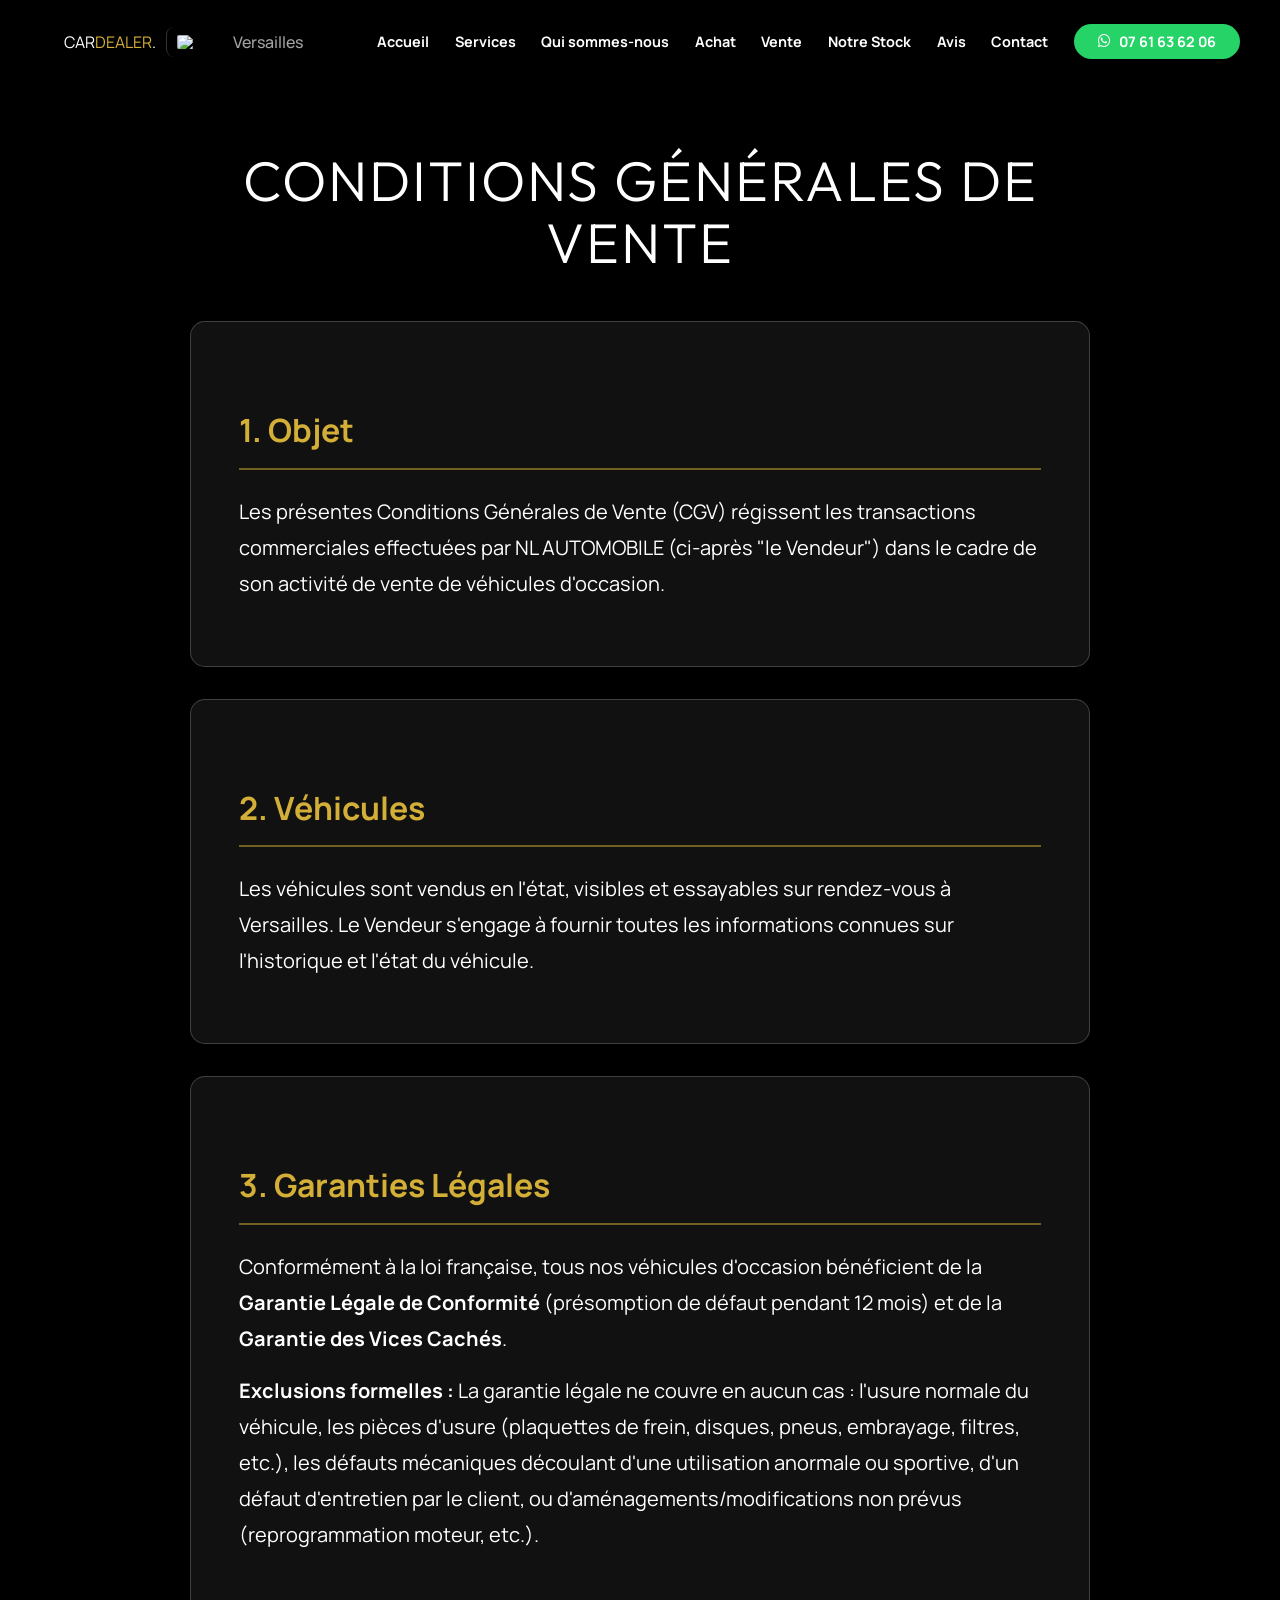
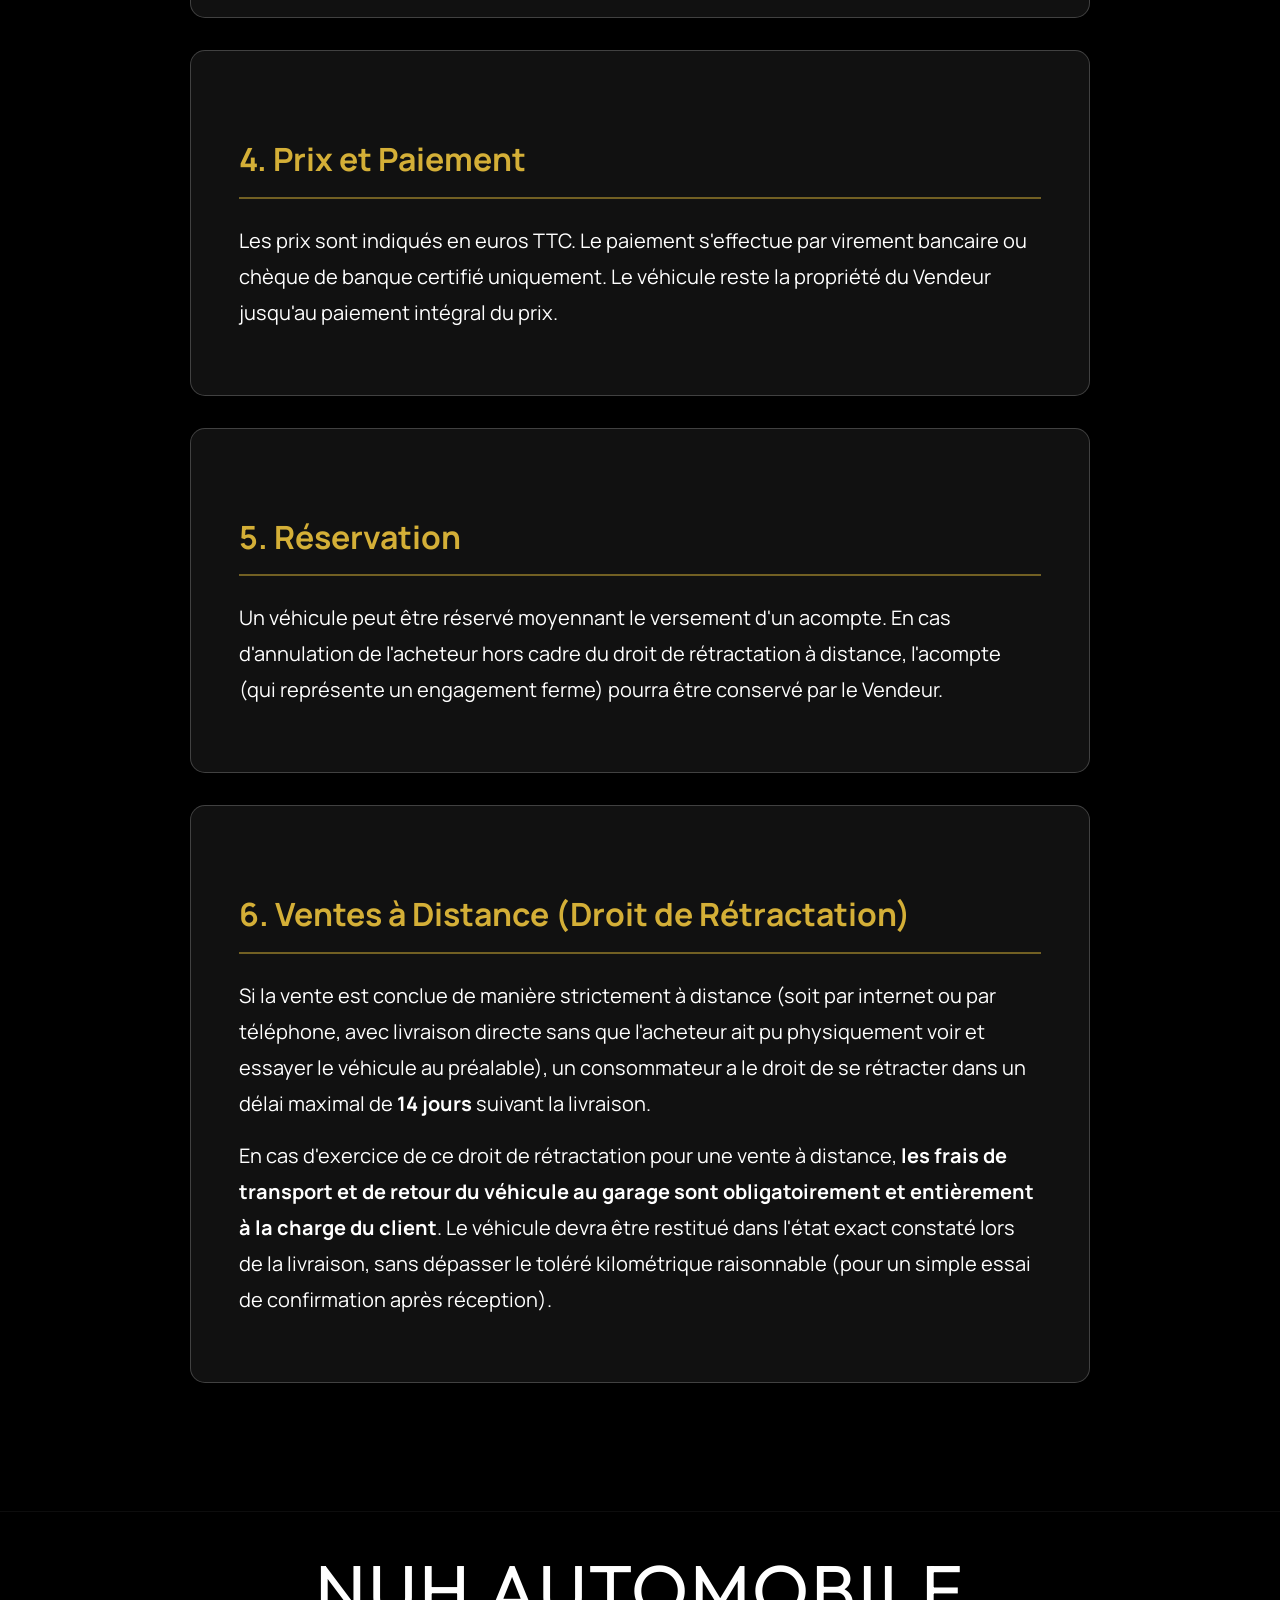
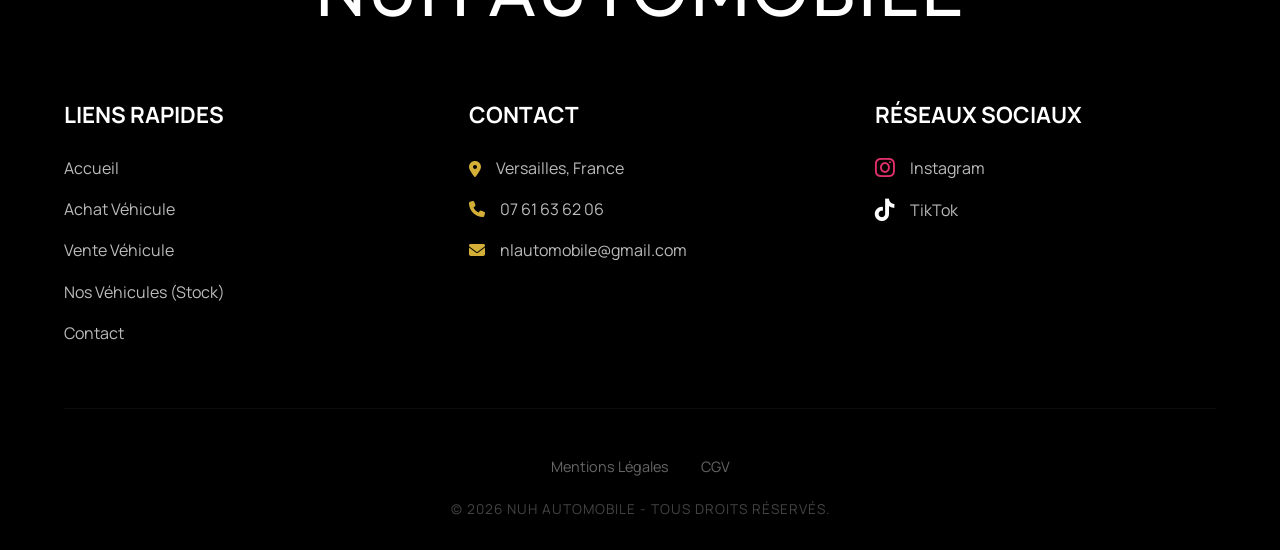
==== commit 4574d4b9: "Add files via upload" ====
--- a/cgv.html
+++ b/cgv.html
@@ -10,6 +10,7 @@
         href="https://fonts.googleapis.com/css2?family=Manrope:wght@300;500;700&family=Outfit:wght@300;500;700&display=swap"
         rel="stylesheet">
     <link rel="stylesheet" href="https://cdnjs.cloudflare.com/ajax/libs/font-awesome/6.4.0/css/all.min.css">
+    <style>
     body {
     background-color: #000000 !important;
     background-image: none !important;
@@ -110,9 +111,9 @@
         </div>
 
         <div class="legal-section">
-            <h2>3. Garantie</h2>
-            <p>Sauf mention contraire, nos véhicules bénéficient d'une garantie commerciale de 3 mois (moteur, boîte,
-                pont). Des extensions de garantie peuvent être souscrites en option.</p>
+            <h2>3. Garanties Légales</h2>
+            <p>Conformément à la loi française, tous nos véhicules d'occasion bénéficient de la <strong>Garantie Légale de Conformité</strong> (présomption de défaut pendant 12 mois) et de la <strong>Garantie des Vices Cachés</strong>.</p>
+            <p><strong>Exclusions formelles :</strong> La garantie légale ne couvre en aucun cas : l'usure normale du véhicule, les pièces d'usure (plaquettes de frein, disques, pneus, embrayage, filtres, etc.), les défauts mécaniques découlant d'une utilisation anormale ou sportive, d'un défaut d'entretien par le client, ou d'aménagements/modifications non prévus (reprogrammation moteur, etc.).</p>
         </div>
 
         <div class="legal-section">
@@ -124,31 +125,66 @@
         <div class="legal-section">
             <h2>5. Réservation</h2>
             <p>Un véhicule peut être réservé moyennant le versement d'un acompte. En cas d'annulation de l'acheteur hors
-                délai légal de rétractation (si applicable), l'acompte pourra être conservé.</p>
+                cadre du droit de rétractation à distance, l'acompte (qui représente un engagement ferme) pourra être conservé par le Vendeur.</p>
+        </div>
+
+        <div class="legal-section">
+            <h2>6. Ventes à Distance (Droit de Rétractation)</h2>
+            <p>Si la vente est conclue de manière strictement à distance (soit par internet ou par téléphone, avec livraison directe sans que l'acheteur ait pu physiquement voir et essayer le véhicule au préalable), un consommateur a le droit de se rétracter dans un délai maximal de <strong>14 jours</strong> suivant la livraison.</p>
+            <p>En cas d'exercice de ce droit de rétractation pour une vente à distance, <strong>les frais de transport et de retour du véhicule au garage sont obligatoirement et entièrement à la charge du client</strong>. Le véhicule devra être restitué dans l'état exact constaté lors de la livraison, sans dépasser le toléré kilométrique raisonnable (pour un simple essai de confirmation après réception).</p>
         </div>
     </section>
 
     <footer>
-        <div class="footer-content">
-            <div class="footer-col">
-                <h3>NL AUTOMOBILE</h3>
-                <p>Votre partenaire de confiance pour l'achat et la vente de véhicules à Versailles.</p>
+        <div class="footer-logo" style="font-family: var(--font-heading); font-size: clamp(2.5rem, 6vw, 4.5rem); color: white; margin-bottom: clamp(2rem, 5vw, 4rem); letter-spacing: 2px;">
+            NUH AUTOMOBILE
+        </div>
+
+        <div style="max-width: 1200px; margin: 0 auto; display: grid; grid-template-columns: repeat(auto-fit, minmax(280px, 1fr)); gap: clamp(1.5rem, 5vw, 4rem); margin-bottom: clamp(2rem, 5vw, 4rem); text-align: left;">
+            <div style="display: flex; flex-direction: column; gap: clamp(0.5rem, 2vw, 1.2rem);">
+                <h4 style="color: white; font-size: 1.4rem; margin-bottom: 0.5rem; text-transform: uppercase;">Liens Rapides</h4>
+                <a href="index.html#accueil" style="color: #bbb; text-decoration: none; transition: color 0.3s; font-size: 1rem;">Accueil</a>
+                <a href="index.html#achat" style="color: #bbb; text-decoration: none; transition: color 0.3s; font-size: 1rem;">Achat Véhicule</a>
+                <a href="index.html#vente" style="color: #bbb; text-decoration: none; transition: color 0.3s; font-size: 1rem;">Vente Véhicule</a>
+                <a href="stock.html" style="color: #bbb; text-decoration: none; transition: color 0.3s; font-size: 1rem;">Nos Véhicules (Stock)</a>
+                <a href="index.html#contact" style="color: #bbb; text-decoration: none; transition: color 0.3s; font-size: 1rem;">Contact</a>
             </div>
-            <div class="footer-col">
-                <h3>Contact</h3>
-                <p>Versailles, France<br>
-                    <a href="https://wa.me/33761636206">07 61 63 62 06 (WhatsApp)</a><br>
-                    nlautomobile@gmail.com
-                </p>
+
+            <div style="display: flex; flex-direction: column; gap: clamp(0.5rem, 2vw, 1.2rem);">
+                <h4 style="color: white; font-size: 1.4rem; margin-bottom: 0.5rem; text-transform: uppercase;">Contact</h4>
+                <div style="display: flex; align-items: flex-start; gap: 15px; color: #bbb; font-size: 1rem;">
+                    <i class="fa-solid fa-location-dot" style="margin-top: 4px; color: var(--accent);"></i>
+                    <span>Versailles, France</span>
+                </div>
+                <div style="display: flex; align-items: center; gap: 15px; color: #bbb; font-size: 1rem;">
+                    <i class="fa-solid fa-phone" style="color: var(--accent);"></i>
+                    <a href="tel:+33761636206" style="color: inherit; text-decoration: none; transition: color 0.3s;">07 61 63 62 06</a>
+                </div>
+                <div style="display: flex; align-items: center; gap: 15px; color: #bbb; font-size: 1rem;">
+                    <i class="fa-solid fa-envelope" style="color: var(--accent);"></i>
+                    <a href="mailto:nlautomobile@gmail.com" style="color: inherit; text-decoration: none; transition: color 0.3s;">nlautomobile@gmail.com</a>
+                </div>
             </div>
-            <div class="footer-col">
-                <h3>Légal</h3>
-                <a href="legal.html">Mentions Légales</a><br>
-                <a href="cgv.html">CGV</a>
+
+            <div style="display: flex; flex-direction: column; gap: clamp(0.5rem, 2vw, 1.2rem);">
+                <h4 style="color: white; font-size: 1.4rem; margin-bottom: 0.5rem; text-transform: uppercase;">Réseaux Sociaux</h4>
+                <a href="#" style="color: #bbb; text-decoration: none; transition: color 0.3s; font-size: 1rem; display: flex; align-items: center; gap: 15px;">
+                    <i class="fa-brands fa-instagram" style="font-size: 1.4rem; color: #E1306C;"></i> Instagram
+                </a>
+                <a href="#" style="color: #bbb; text-decoration: none; transition: color 0.3s; font-size: 1rem; display: flex; align-items: center; gap: 15px;">
+                    <i class="fa-brands fa-tiktok" style="font-size: 1.4rem; color: white;"></i> TikTok
+                </a>
             </div>
         </div>
-        <div class="footer-bottom">
-            <p>&copy; 2026 NL AUTOMOBILE. Tous droits réservés.</p>
+
+        <div style="max-width: 1200px; margin: 0 auto; padding-top: clamp(1rem, 5vw, 3rem); border-top: 1px solid rgba(255,255,255,0.05); text-align: center;">
+            <div class="footer-legal-links" style="display: flex; flex-wrap: wrap; justify-content: center; gap: 2rem; font-size: 0.9rem; margin-bottom: 1.5rem;">
+                <a href="legal.html" style="color: #666; text-decoration: none; transition: color 0.3s;">Mentions Légales</a>
+                <a href="cgv.html" style="color: #666; text-decoration: none; transition: color 0.3s;">CGV</a>
+            </div>
+            <p style="font-size: 0.85rem; color: #444; text-transform: uppercase; letter-spacing: 1px;">
+                &copy; 2026 NUH AUTOMOBILE - Tous droits réservés.
+            </p>
         </div>
     </footer>
     <script src="script.js"></script>
--- a/style.css
+++ b/style.css
@@ -114,37 +114,37 @@
     border-color: var(--accent);
 }
 
-/* DETAIL PAGE GALLERY */
+/* DETAIL PAGE HEADER PUSH */
+.detail-header {
+    margin-top: clamp(80px, 12vh, 150px);
+}
+
+/* DETAIL PAGE GALLERY (SMART PRESENTATION) */
 .gallery-container {
-    display: grid;
-    grid-template-columns: 2fr 1fr;
-    grid-template-rows: repeat(2, 1fr);
-    gap: 1rem;
-    height: 500px;
-    margin-bottom: 2rem;
+    display: flex;
+    justify-content: center;
+    max-width: 900px;
+    margin: 0 auto 2rem auto;
+    height: auto;
 }
 
 .main-photo {
-    grid-column: 1 / 2;
-    grid-row: 1 / 3;
+    display: block;
     width: 100%;
-    height: 100%;
-    object-fit: cover;
+    height: auto;
+    max-height: 500px;
+    object-fit: contain; /* L'image s'affiche à 100% de son envergure sans jamais rogner ! */
     border-radius: 15px;
+    background: transparent;
+    box-shadow: 0 10px 30px rgba(0,0,0,0.6);
 }
 
 .side-photos {
-    display: grid;
-    grid-template-rows: 1fr 1fr;
-    gap: 1rem;
-    height: 100%;
+    display: none; /* Inutile de dupliquer la même image 3 fois à vue d'œil */
 }
 
 .side-photo {
-    width: 100%;
-    height: 100%;
-    object-fit: cover;
-    border-radius: 15px;
+    display: none;
 }
 
 /* Mobile responsive fixes for wrapper */
@@ -178,6 +178,8 @@
     cursor: pointer;
     padding: 0.5rem;
     margin-right: -0.5rem;
+    margin-left: auto;
+    /* S'assure de toujours le coller à droite sur mobile */
     z-index: 2000;
     position: relative;
     user-select: none;
@@ -187,6 +189,11 @@
 @media (max-width: 768px) {
     .burger-menu {
         display: block;
+    }
+    
+    /* Masquer le logo sur mobile à la demande */
+    .logo {
+        display: none !important;
     }
 
     .nav-links {
@@ -200,12 +207,16 @@
         background: rgba(10, 10, 10, 0.98);
         backdrop-filter: blur(15px);
         flex-direction: column;
-        padding: 6rem 2rem 2rem;
+        padding: clamp(120px, 30vh, 200px) 1.5rem 2rem;
+        /* Commence sous le logo */
         border-left: 1px solid rgba(255, 255, 255, 0.1);
         text-align: center;
         transition: right 0.4s ease-in-out;
         box-shadow: -10px 0 30px rgba(0, 0, 0, 0.8);
         display: flex;
+        overflow-y: auto;
+        /* Permet de scroller le menu sur petit ecran */
+        overflow-x: hidden;
     }
 
     .nav-links.active {
@@ -213,9 +224,9 @@
     }
 
     .nav-links a {
-        margin: 1.5rem 0;
+        margin: 1.2rem 0;
         display: block;
-        font-size: 1.3rem;
+        font-size: 1.15rem;
         opacity: 0;
         transform: translateX(20px);
         transition: all 0.3s ease 0.1s;
@@ -243,24 +254,49 @@
 }
 
 .navbar {
-    position: fixed;
+    position: absolute;
+    /* Reste en haut, ne bloque pas l'écran ! */
     top: 0;
     width: 100%;
     padding: 1.5rem 5%;
     display: flex;
-    justify-content: space-between;
-    align-items: center;
-    background: rgba(10, 10, 10, 0.95);
-    backdrop-filter: blur(15px);
+    justify-content: flex-start;
+    /* Aligne le menu à la suite du logo */
+    gap: clamp(2rem, 5vw, 7rem);
+    /* L'espace entre Versailles et les mots (plus c'est grand, plus c'est éloigné) */
+    align-items: center;
+    background: transparent;
+    /* PLUS AUCUN BLOC NOIR ! */
     z-index: 1000;
-    border-bottom: 1px solid rgba(255, 255, 255, 0.05);
 }
 
 .logo {
-    font-family: var(--font-heading);
-    font-weight: 700;
-    font-size: 1.5rem;
-    letter-spacing: -0.5px;
+    display: flex;
+    align-items: center;
+    gap: 0;
+}
+
+.location-badge {
+    margin-left: 10px;
+    z-index: 10;
+    background: rgba(0,0,0,0.5);
+    padding: 4px 10px;
+    border-radius: 8px;
+    font-size: clamp(0.7rem, 2vw, 1rem);
+}
+
+.logo-img {
+    height: clamp(120px, 25vh, 300px);
+    /* Encore plus grand ! */
+    width: auto;
+    max-width: 40vw;
+    /* On gagne un peu de place pour le logo */
+    object-fit: contain;
+    transition: transform 0.3s ease;
+}
+
+.logo-img:hover {
+    transform: scale(1.05);
 }
 
 .highlight {
@@ -274,17 +310,27 @@
     background-clip: text;
 }
 
+.nav-links {
+    display: flex;
+    align-items: center;
+    gap: clamp(1rem, 2vw, 2.8rem);
+    /* Espace solide entre les mots, très aéré */
+    white-space: nowrap;
+    /* Empêche strictement de passer à la ligne */
+}
+
 .nav-links a {
-    color: var(--text-secondary);
+    color: #ffffff; /* FORCE LE BLANC PUR SUR LES MURS/FOND SOMBRE */
     text-decoration: none;
-    margin-left: 2rem;
-    font-weight: 500;
+    font-size: clamp(0.9rem, 1.1vw, 1.3rem);
+    /* Taille agrandie pour une lecture robuste */
+    font-weight: 700; /* Plus de gras pour bien ressortir */
     transition: color 0.3s;
 }
 
 .nav-links a:hover,
 .nav-links a.active {
-    color: var(--text-primary);
+    color: var(--accent); /* Devienne doré au lieu de blanc sur blanc */
 }
 
 /* BUTTON CONTACT WHATSAPP STYLE */
@@ -308,20 +354,58 @@
     color: white !important;
 }
 
+/* WIDGET WHATSAPP FLOTTANT */
+.whatsapp-float {
+    position: fixed;
+    width: 60px;
+    height: 60px;
+    bottom: 40px;
+    right: 40px;
+    background-color: #25d366;
+    color: #FFF;
+    border-radius: 50px;
+    text-align: center;
+    font-size: 35px;
+    box-shadow: 2px 2px 15px rgba(0, 0, 0, 0.5);
+    z-index: 1000;
+    display: flex;
+    align-items: center;
+    justify-content: center;
+    transition: transform 0.3s ease;
+}
+
+.whatsapp-float:hover {
+    transform: scale(1.1);
+    color: #FFF;
+}
+
+@media (max-width: 768px) {
+    .whatsapp-float {
+        width: 50px;
+        height: 50px;
+        bottom: 20px;
+        right: 20px;
+        font-size: 30px;
+    }
+}
+
+
 /* HERO IMAGE - AUDI (hero.png) */
 .hero {
-    height: 80vh;
-    min-height: 600px;
+    min-height: 100vh;
     width: 100%;
     background-image: url('hero.png') !important;
-    /* AUDI IMAGE */
     background-position: center center;
+    /* REMET LA PHOTO DE L'AUDI BIEN AJUSTÉE */
     background-repeat: no-repeat;
     background-size: cover;
     display: flex !important;
     align-items: center;
+    /* Centre le bloc de façon classique */
+    justify-content: center;
+    /* CENTRE HORIZONTALEMENT */
     position: relative;
-    margin-top: 60px;
+    padding-top: 0;
 }
 
 .hero-overlay {
@@ -330,43 +414,99 @@
     left: 0;
     width: 100%;
     height: 100%;
-    background: linear-gradient(to right, rgba(0, 0, 0, 0.9) 0%, rgba(0, 0, 0, 0.4) 100%);
+    background: linear-gradient(to bottom, rgba(0,0,0,0.1) 0%, rgba(0,0,0,0.7) 50%, rgba(0,0,0,1) 100%);
 }
 
 .hero-content {
     position: relative;
     z-index: 2;
-    padding-left: 10%;
-    max-width: 800px;
+    padding: 0 5%;
+    max-width: 1200px;
     animation: fadeInUp 1s ease-out;
+    margin-top: clamp(160px, 25vh, 280px); /* Texte remonté pour être bien centré */
+    text-align: center;
+    display: flex;
+    flex-direction: column;
+    align-items: center;
 }
 
 h1 {
     font-family: var(--font-heading);
-    font-size: 4rem;
+    font-size: clamp(2.5rem, 8vw, 4.2rem);
+    font-weight: 300;
+    /* Look minimaliste et raffiné */
     line-height: 1.1;
-    margin-bottom: 1.5rem;
+    margin-bottom: 3rem;
+    /* Plus aéré ! */
+    letter-spacing: -1px;
+    text-transform: uppercase;
 }
 
 .hero-subtitle {
     color: var(--accent);
     font-weight: 700;
     letter-spacing: 2px;
-    margin-bottom: 1rem;
-    font-size: 0.9rem;
+    margin-bottom: 2rem;
+    /* Plus aéré ! */
+    font-size: clamp(0.7rem, 2vw, 0.9rem);
     text-transform: uppercase;
+    line-height: 1.5;
+    white-space: nowrap;
+    /* Garanti sur une seule ligne pour PC */
+}
+
+/* Nouveaux styles propres pour le sous-titre CAR DEALER */
+.hero-car-dealer {
+    font-size: 0.65em;
+    font-weight: 900;
+    color: var(--accent);
+    text-shadow: 0 0 15px rgba(212, 175, 55, 0.3);
+    position: relative;
+    display: flex; /* Force le passage à la ligne suivante */
+    width: 100%; /* Prend toute la place pour garantir qu'il soit bien en dessous */
+    align-items: center;
+    justify-content: center;
+    gap: 8px; /* Le drapeau est collé ici mathématiquement ! */
+    letter-spacing: 5px;
+    margin-top: 10px;
+}
+
+.hero-flag {
+    height: 0.7em;
+    width: auto;
+    border-radius: 2px;
+    box-shadow: 0 4px 10px rgba(0,0,0,0.5);
+}
+
+.hero-catchphrase {
+    font-size: clamp(1.4rem, 3vw, 2.2rem); /* Beaucoup plus grand ! */
+    color: white;
+    margin-bottom: 2.5rem;
+    font-weight: 500;
+    font-style: italic;
+    letter-spacing: 1px;
+}
+
+.mobile-break {
+    display: none;
 }
 
 .hero-desc {
-    color: var(--text-secondary);
-    font-size: 1.2rem;
-    margin-bottom: 2.5rem;
-    max-width: 500px;
+    color: white; /* Blanc partout, y compris sur PC */
+    font-size: clamp(0.9rem, 1.5vw, 1.2rem);
+    line-height: 1.8;
+    /* Mieux aérer les lignes du paragraphe */
+    margin-bottom: 4rem;
+    /* Grand espace avant les boutons ! */
+    max-width: 650px;
 }
 
 .hero-btns {
     display: flex;
-    gap: 1rem;
+    justify-content: center;
+    width: 100%;
+    gap: 3rem;
+    /* Écarte grandement les boutons ! */
 }
 
 .btn-primary {
@@ -405,7 +545,8 @@
     color: #000;
     /* Texte noir pour lisibilité sur or */
     text-decoration: none;
-    padding: 1rem;
+    padding: 1.2rem 3rem;
+    /* Boutons plus larges */
     border-radius: 5px;
     font-weight: 700;
     font-family: var(--font-heading);
@@ -416,8 +557,6 @@
     align-items: center;
     justify-content: center;
     transition: all 0.3s ease;
-    height: 100%;
-    /* S'assure qu'ils remplissent la cellule de grille */
     min-height: 60px;
 }
 
@@ -429,7 +568,8 @@
 }
 
 .container {
-    padding: 5rem 10%;
+    padding: clamp(2rem, 4vw, 3rem) 5%;
+    /* Réduit les énormes espaces de 5rem */
 }
 
 /* Car Detail Description */
@@ -447,7 +587,8 @@
 
 .section-header {
     text-align: center;
-    margin-bottom: 4rem;
+    margin-bottom: clamp(2rem, 4vw, 3rem);
+    /* Réduit les 4rem d'écart de titre */
 }
 
 .section-header h2 {
@@ -514,13 +655,20 @@
 
 .car-image-container {
     position: relative;
+    min-height: 200px;
+    display: flex;
+    align-items: center;
+    justify-content: center;
+    background: #050505;
 }
 
 .car-image {
+    display: block;
     width: 100%;
-    height: 220px;
-    object-fit: cover;
-    background: #222;
+    height: auto;
+    max-height: 300px;
+    object-fit: contain; /* Forme naturelle totale : RIEN n'est coupé, ni la voiture, ni la moto ! */
+    background: transparent;
 }
 
 .car-tag {
@@ -717,15 +865,30 @@
 
 @media (max-width: 768px) {
     .hero-home {
-        height: 70vh;
+        min-height: 100vh; /* Laisse de l'espace pour le grand texte */
+        height: auto;      
+        padding-bottom: 3rem;
     }
 
     h1 {
-        font-size: 2.5rem;
+        font-size: clamp(3rem, 12vw, 4.5rem);
+        /* Extrêmement grand sur mobile pour écraser le reste ! */
+        white-space: normal !important;
+        /* Reviendra automatiquement à la ligne de manière esthétique */
+        word-break: normal !important;
+        line-height: 1.1;
+    }
+
+    .hero-content {
+        padding-left: 5%;
+        padding-right: 5%;
+        width: 100%;
+        box-sizing: border-box;
     }
 
     .container {
-        padding: 4rem 5%;
+        padding: 1.5rem 5%;
+        /* Réduit l'écran mobile */
     }
 
     /* Ajustements FAQ Mobile */
@@ -743,6 +906,77 @@
     .faq-question {
         font-size: 1.05rem;
         padding: 1.2rem 0;
+    }
+
+    /* FIX MOBILE HERO ET CONTACTS */
+    .hero-subtitle {
+        font-size: 0.95rem; /* Agrandissement du sous-titre */
+        letter-spacing: 1px;
+        white-space: normal;
+        /* Autorise le retour à la ligne */
+        word-break: normal;
+        line-height: 1.6;
+    }
+
+    .mobile-break {
+        display: block;
+    }
+
+    .hero-desc {
+        font-size: 0.95rem;
+        padding-right: 15px;
+        /* Eviter que le texte colle au bord droit */
+    }
+
+    .hero-btns {
+        flex-direction: column; /* Boutons l'un au-dessus de l'autre */
+        width: 100%;
+        gap: 1.5rem;
+    }
+
+    /* Padding réduit pour les éléments du dashboard contact sur mobile */
+    .info-item {
+        padding: 1.5rem !important;
+    }
+
+    .contact-grid {
+        grid-template-columns: 1fr !important;
+        /* Force le wrap sur les petits ecrans <= 280px */
+    }
+
+    /* SCROLL HORIZONTAL MOBILE : STOCK ET AVIS pleine largeur */
+    .cars-grid,
+    .reviews-grid {
+        display: flex !important;
+        flex-wrap: nowrap !important;
+        overflow-x: auto !important;
+        overflow-y: hidden;
+        scroll-snap-type: x mandatory;
+        padding-bottom: 1.5rem;
+        gap: 1rem !important;
+        -webkit-overflow-scrolling: touch;
+        scrollbar-width: none;
+        /* Contourne le conteneur pour aller de bord à bord */
+        margin-left: -5%;
+        margin-right: -5%;
+        padding-left: 5%;
+        padding-right: 5%;
+    }
+
+    .cars-grid::-webkit-scrollbar,
+    .reviews-grid::-webkit-scrollbar {
+        display: none;
+        /* Chrome, Safari */
+    }
+
+    .car-card,
+    .review-card {
+        width: 80vw !important;
+        min-width: 80vw !important;
+        flex: 0 0 auto !important;
+        scroll-snap-align: center;
+        padding: 1.5rem !important;
+        /* Optimisation espace mobile */
     }
 }
 
@@ -759,7 +993,7 @@
 #vente {
     text-align: center;
     background: linear-gradient(to bottom, #000, var(--bg-dark));
-    padding: 6rem 0;
+    /* Padding is now mostly handled via inline style in HTML for dynamic spacing */
 }
 
 .form-container {
@@ -829,4 +1063,49 @@
     .form-container {
         padding: 1.5rem;
     }
+}
+
+@media (max-width: 768px) {
+    .hero {
+        min-height: auto !important; /* La boîte est moins haute, ce qui force l'image à se dézoomer ! */
+        padding-bottom: 3rem !important;
+        background-size: cover !important; 
+        background-position: 50% 20% !important; /* On centre sur les véhicules */
+        background-repeat: no-repeat !important;
+    }
+    .hero-content {
+        margin-top: 90px !important; /* On dézoome encore plus l'image en tassant au maximum le haut du bloc */
+    }
+    .hero-overlay {
+        background: linear-gradient(to bottom, rgba(0,0,0,0.1) 0%, rgba(10,10,10,0.4) 50%, rgba(10,10,10,0.9) 100%) !important;
+    }
+    .hero-car-dealer {
+        font-size: 0.45em !important; /* Taille encore plus réduite pour un look très propre */
+        font-weight: 900 !important;
+        text-shadow: 0 0 30px rgba(212, 175, 55, 1) !important; /* Halo lumineux très fort ! */
+    }
+    /* Compresser au maximum les marges géantes pour tout intégrer DANS L'IMAGE */
+    h1 {
+        margin-bottom: 2.5rem !important;
+        font-size: 2.2rem !important;
+    }
+    .hero-subtitle {
+        margin-bottom: 1.5rem !important;
+    }
+    .mobile-break {
+        display: block !important; /* Force le saut de ligne sur mobile ! */
+    }
+    .pc-dot {
+        display: none !important; /* Cache les points de séparation puisqu'on est à la ligne */
+    }
+    .hero-catchphrase {
+        margin-bottom: 2rem !important;
+        font-size: 1.6rem !important; /* Agrandit fortement sur mobile ! */
+        line-height: 1.4;
+    }
+    .hero-desc {
+        color: white !important; /* Le texte de la description passe en blanc pur ! */
+        margin-bottom: 2rem !important; /* Rapproche les boutons Achat/Vente près de la photo */
+        font-size: 0.95rem !important;
+    }
 }
